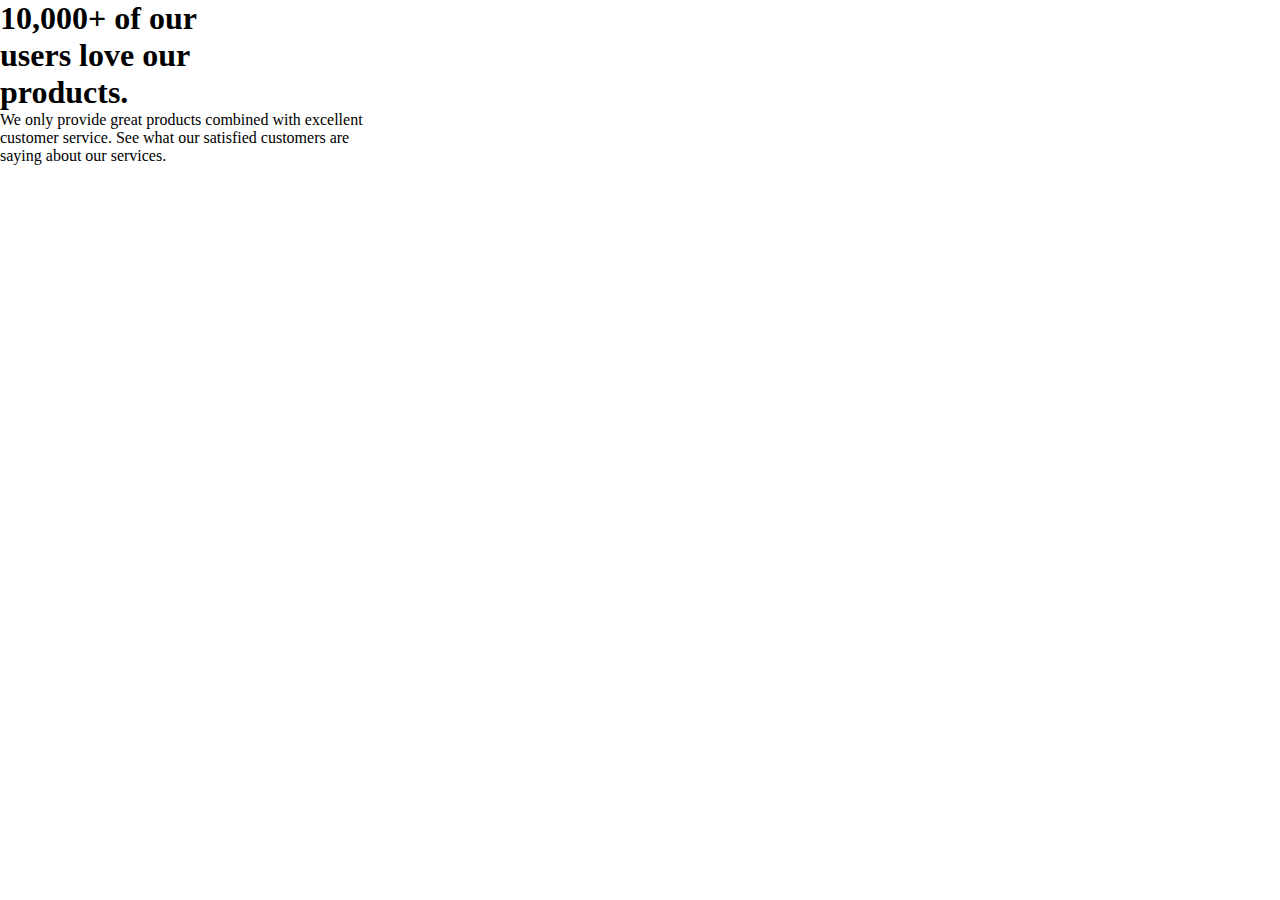
==== htmls/index.html @ 90580b04 "rearrangement of file" ====
<!DOCTYPE html>
<html lang="en">

<head>
    <meta charset="UTF-8" />
    <meta name="viewport" content="width=device-width, initial-scale=1.0" />
    <!-- displays site properly based on user's device -->

    <link rel="icon" type="image/png" sizes="32x32" href="./images/favicon-32x32.png" />
    <link href="https://fonts.googleapis.com/css2?family=League+Spartan:wght@100;400;500;700&display=swap" rel="stylesheet">
    <link rel="stylesheet" href="/css/style.css">
    <title>Frontend Mentor | Social proof section</title>

</head>

<body>
    <div class="container">
        <div class="top">
            <div class="big-heading">
                <h1>10,000+ of our <br>users love our <br>products.</h1>
                <p>We only provide great products combined with excellent <br>customer service. See what our satisfied customers are <br>saying about our services.</p>
            </div>
        </div>
    </div>
    <!-- 

    
    
    Rated 5 Stars in Reviews
    Rated 5 Stars in Report Guru
    Rated 5 Stars in BestTech
    
    Colton Smith 
    Verified Buyer
    "We needed the same printed design as the one we had ordered a week prior.
    Not only did they find the original order, but we also received it in time.
    Excellent!"
    
    Irene Roberts 
    Verified Buyer
    "Customer service is always excellent and very quick turn around. Completely
    delighted with the simplicity of the purchase and the speed of delivery."
    
    Anne Wallace 
    Verified Buyer
    "Put an order with this company and can only praise them for the very high
    standard. Will definitely use them again and recommend them to everyone!"

    <div class="attribution">
      Challenge by
      <a href="https://www.frontendmentor.io?ref=challenge" target="_blank"
        >Frontend Mentor</a
      >. Coded by <a href="#">Your Name Here</a>.
    </div> -->
</body>

</html>
---- css/style.css ----
* {
    margin: 0;
    padding: 0;
}

body {
    background-image: url("/");
}
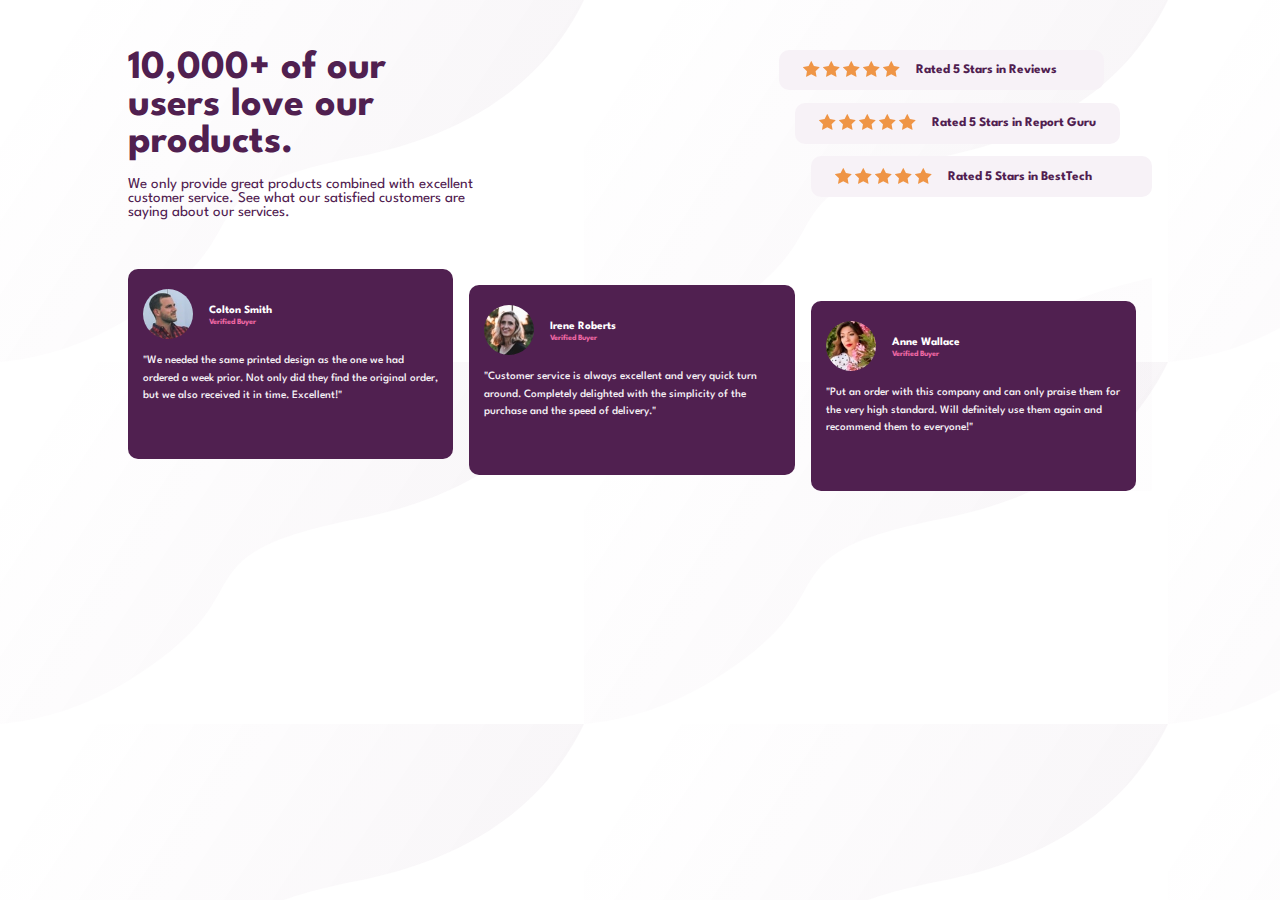
==== commit c129cb00: "Finish" ====
--- a/htmls/index.html
+++ b/htmls/index.html
@@ -20,38 +20,108 @@
                 <h1>10,000+ of our <br>users love our <br>products.</h1>
                 <p>We only provide great products combined with excellent <br>customer service. See what our satisfied customers are <br>saying about our services.</p>
             </div>
+            <div class="ratings">
+
+                <div class="rating-1st">
+                    <div class="customer-rating">
+                        <div class="rating-img">
+                            <img src="/images/icon-star.svg" alt="star">
+                            <img src="/images/icon-star.svg" alt="star">
+                            <img src="/images/icon-star.svg" alt="star">
+                            <img src="/images/icon-star.svg" alt="star">
+                            <img src="/images/icon-star.svg" alt="star">
+                        </div>
+                        <div class="rating-1st-text">
+                            <h3>Rated 5 Stars in Reviews</h3>
+                        </div>
+                    </div>
+                </div>
+
+                <div class="rating-2nd">
+                    <div class="customer-rating">
+                        <div class="rating-img">
+                            <img src="/images/icon-star.svg" alt="star">
+                            <img src="/images/icon-star.svg" alt="star">
+                            <img src="/images/icon-star.svg" alt="star">
+                            <img src="/images/icon-star.svg" alt="star">
+                            <img src="/images/icon-star.svg" alt="star">
+                        </div>
+                        <div class="rating-2nd-text">
+                            <h3>Rated 5 Stars in Report Guru</h3>
+                        </div>
+                    </div>
+                </div>
+
+                <div class="rating-3rd">
+                    <div class="customer-rating">
+                        <div class="rating-img">
+                            <img src="/images/icon-star.svg" alt="star">
+                            <img src="/images/icon-star.svg" alt="star">
+                            <img src="/images/icon-star.svg" alt="star">
+                            <img src="/images/icon-star.svg" alt="star">
+                            <img src="/images/icon-star.svg" alt="star">
+                        </div>
+                        <div class="rating-3rd-text">
+                            <h3>Rated 5 Stars in BestTech</h3>
+                        </div>
+                    </div>
+                </div>
+            </div>
+        </div>
+
+        <div class="bottom-ratings">
+            <div class="rating-card">
+
+                <div class="rating-card-1 card">
+                    <div class="profile">
+                        <div class="profile-img">
+                            <img src="/images/image-colton.jpg" alt="Colton">
+                        </div>
+                        <div class="profile-detail">
+                            <h3>Colton Smith</h3>
+                            <h5>Verified Buyer</h5>
+                        </div>
+                    </div>
+                    <div class="review">
+                        <p>"We needed the same printed design as the one we had ordered a week prior. Not only did they find the original order, but we also received it in time. Excellent!"
+                        </p>
+                    </div>
+                </div>
+
+                <div class="rating-card-2 card">
+                    <div class="profile">
+                        <div class="profile-img">
+                            <img src="/images/image-irene.jpg" alt="irene">
+                        </div>
+                        <div class="profile-detail">
+                            <h3>Irene Roberts</h3>
+                            <h5>Verified Buyer</h5>
+                        </div>
+                    </div>
+                    <div class="review">
+                        <p>"Customer service is always excellent and very quick turn around. Completely delighted with the simplicity of the purchase and the speed of delivery."
+                        </p>
+                    </div>
+                </div>
+
+                <div class="rating-card-3 card">
+                    <div class="profile">
+                        <div class="profile-img">
+                            <img src="/images/image-anne.jpg" alt="anne">
+                        </div>
+                        <div class="profile-detail">
+                            <h3>Anne Wallace</h3>
+                            <h5>Verified Buyer</h5>
+                        </div>
+                    </div>
+                    <div class="review">
+                        <p>"Put an order with this company and can only praise them for the very high standard. Will definitely use them again and recommend them to everyone!"
+                        </p>
+                    </div>
+                </div>
+            </div>
         </div>
     </div>
-    <!-- 
-
-    
-    
-    Rated 5 Stars in Reviews
-    Rated 5 Stars in Report Guru
-    Rated 5 Stars in BestTech
-    
-    Colton Smith 
-    Verified Buyer
-    "We needed the same printed design as the one we had ordered a week prior.
-    Not only did they find the original order, but we also received it in time.
-    Excellent!"
-    
-    Irene Roberts 
-    Verified Buyer
-    "Customer service is always excellent and very quick turn around. Completely
-    delighted with the simplicity of the purchase and the speed of delivery."
-    
-    Anne Wallace 
-    Verified Buyer
-    "Put an order with this company and can only praise them for the very high
-    standard. Will definitely use them again and recommend them to everyone!"
-
-    <div class="attribution">
-      Challenge by
-      <a href="https://www.frontendmentor.io?ref=challenge" target="_blank"
-        >Frontend Mentor</a
-      >. Coded by <a href="#">Your Name Here</a>.
-    </div> -->
 </body>
 
 </html>--- a/css/style.css
+++ b/css/style.css
@@ -4,5 +4,166 @@
 }
 
 body {
-    background-image: url("/");
+    background-image: url("/images/bg-pattern-top-desktop.svg");
+    font-family: 'League Spartan', sans-serif;
+    font-size: 15px;
+    color: hsl(300, 43%, 22%);
+}
+
+.container {
+    width: 80%;
+    margin: 0 auto;
+    justify-content: center;
+}
+
+.top {
+    display: flex;
+    justify-content: space-between;
+    margin-top: 50px;
+    flex-wrap: wrap;
+}
+
+.top h1 {
+    font-size: 2.5rem;
+    margin-bottom: 1rem;
+}
+
+.top p {
+    font-size: -9rem;
+}
+
+.customer-rating {
+    display: flex;
+    flex-wrap: wrap;
+    background-color: hsl(300, 24%, 96%);
+    padding: .7rem 1.5rem;
+    margin-bottom: .8rem;
+    font-size: .7rem;
+    align-items: center;
+    border-radius: 10px;
+}
+
+.rating-img {
+    margin-right: 1rem;
+}
+
+.rating-1st {
+    margin-right: 3rem;
+}
+
+.rating-2nd {
+    margin-left: 1rem;
+    margin-right: 2rem;
+}
+
+.rating-3rd {
+    margin-left: 2rem;
+}
+
+.bottom-ratings {
+    margin-top: 50px;
+}
+
+.rating-card {
+    display: flex;
+    justify-content: space-between;
+}
+
+.card {
+    width: 300px;
+    height: 150px;
+    background-color: hsl(300, 43%, 22%);
+    margin-right: 1rem;
+    padding: 20px 15px;
+    border-radius: 10px;
+}
+
+.profile {
+    display: flex;
+    align-items: center;
+}
+
+.profile img {
+    width: 50px;
+    height: auto;
+    border-radius: 100px;
+    margin-right: 1rem;
+}
+
+.profile h3 {
+    font-size: .7rem;
+    color: hsl(0, 0%, 100%);
+    margin-bottom: 3px;
+}
+
+.profile h5 {
+    font-size: .5rem;
+    color: hsl(333, 80%, 67%);
+}
+
+.review p {
+    font-size: .7rem;
+    color: hsl(300, 24%, 96%);
+    margin-top: 10px;
+    font-weight: 500;
+    line-height: 1.1rem;
+}
+
+.rating-card-2 {
+    margin-top: 1rem;
+}
+
+.rating-card-3 {
+    margin-top: 2rem;
+}
+
+.bottom-ratings {
+    background-image: url("/images/bg-pattern-bottom-desktop.svg");
+}
+
+@media (max-width: 375px) {
+    .top h1 {
+        font-size: 2rem;
+        margin-top: 1rem;
+        text-align: center;
+        background-image: url("/images/bg-pattern-top-mobile.svg");
+    }
+    .top p {
+        font-size: 1rem;
+        text-align: center;
+        margin-bottom: 20px;
+    }
+    .rating-1st {
+        margin-left: 0;
+        margin-right: 0;
+    }
+    .rating-2nd {
+        margin-left: 0;
+        margin-right: 0;
+    }
+    .rating-3rd {
+        margin-left: 0;
+        margin-right: 0;
+    }
+    .rating-img {
+        margin-right: 0;
+    }
+    .customer-rating {
+        justify-content: center;
+    }
+    .rating-card {
+        justify-content: center;
+        flex-wrap: wrap;
+        margin: 0;
+    }
+    .card {
+        width: 100%;
+        margin-top: 1rem;
+    }
+    .bottom-ratings {
+        margin-top: 0;
+        margin-bottom: 0;
+        background-image: url("/images/bg-pattern-bottom-mobile.svg");
+        background-position: bottom;
+    }
 }